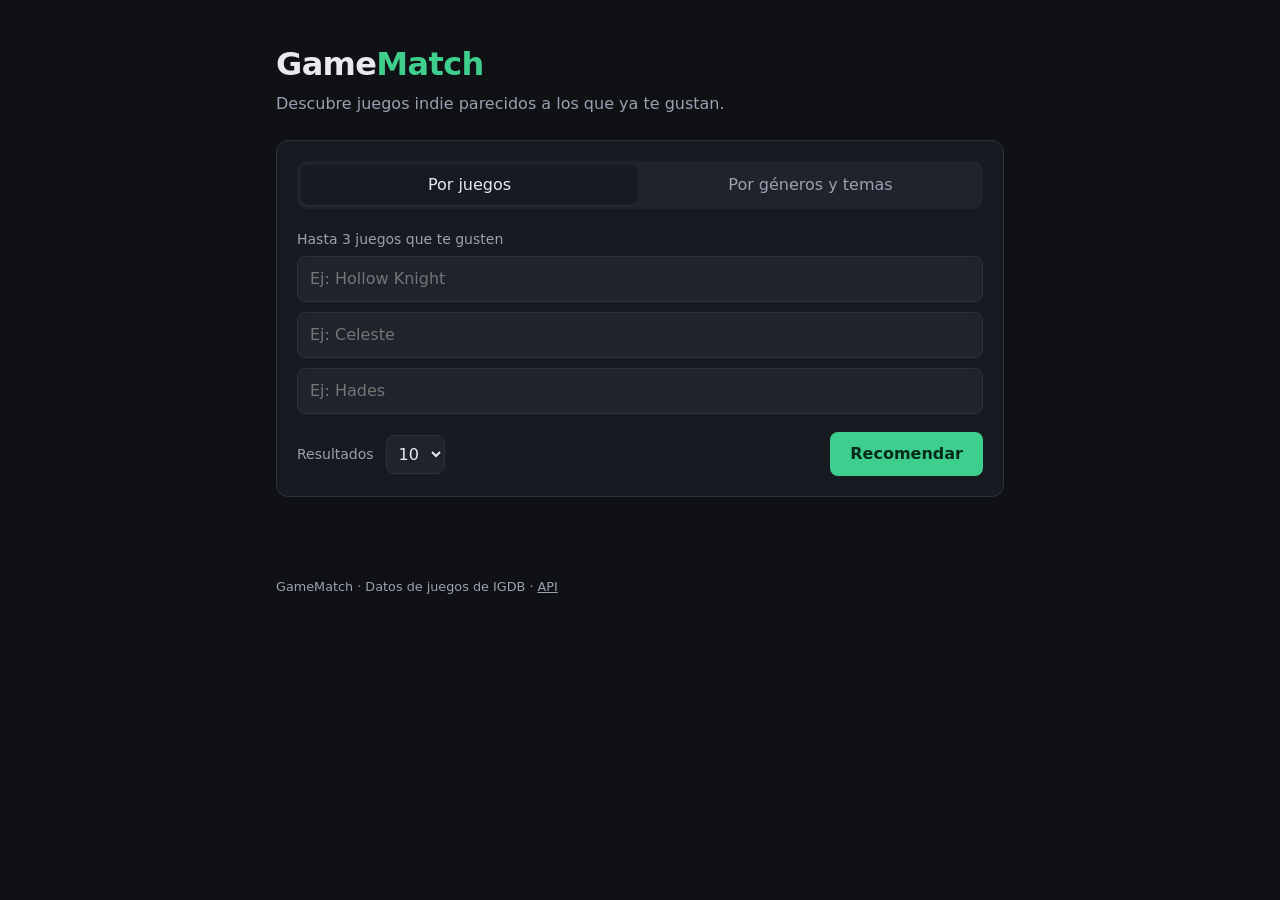
==== backend/app/static/index.html @ 1168160c "Agrega página web mínima para probar el modelo desde el navegador Sirve backend/app/static/index.htm" ====
<!doctype html>
<html lang="es">
<head>
  <meta charset="utf-8">
  <meta name="viewport" content="width=device-width, initial-scale=1">
  <title>GameMatch</title>
  <style>
    :root {
      --bg: #0f1115;
      --panel: #171a21;
      --panel-2: #1f232c;
      --border: #2c313c;
      --text: #e8eaf0;
      --muted: #9aa1b0;
      --accent: #3ecf8e;
      --accent-ink: #062b1b;
      --danger: #ff6b6b;
      --radius: 12px;
    }
    * { box-sizing: border-box; }
    body {
      margin: 0;
      background: var(--bg);
      color: var(--text);
      font: 16px/1.5 system-ui, -apple-system, "Segoe UI", Roboto, sans-serif;
    }
    header, main, footer { max-width: 760px; margin: 0 auto; padding: 0 16px; }
    header { padding-top: 40px; }
    h1 { margin: 0; font-size: 2rem; letter-spacing: -0.02em; }
    h1 span { color: var(--accent); }
    .lead { color: var(--muted); margin: 4px 0 24px; }

    .panel {
      background: var(--panel);
      border: 1px solid var(--border);
      border-radius: var(--radius);
      padding: 20px;
    }
    .tabs { display: flex; gap: 4px; background: var(--panel-2); padding: 4px; border-radius: 10px; margin-bottom: 20px; }
    .tabs button {
      flex: 1; border: 0; background: transparent; color: var(--muted);
      padding: 8px 12px; border-radius: 8px; font: inherit; cursor: pointer;
    }
    .tabs button[aria-selected="true"] { background: var(--panel); color: var(--text); box-shadow: 0 1px 0 var(--border); }

    label { display: block; font-size: 0.875rem; color: var(--muted); margin-bottom: 6px; }
    input[type="text"] {
      width: 100%; padding: 10px 12px; margin-bottom: 10px;
      background: var(--panel-2); color: var(--text);
      border: 1px solid var(--border); border-radius: 8px; font: inherit;
    }
    input[type="text"]:focus { outline: 2px solid var(--accent); outline-offset: -1px; }

    .chips { display: flex; flex-wrap: wrap; gap: 6px; margin: 4px 0 12px; }
    .chip {
      border: 1px solid var(--border); background: var(--panel-2); color: var(--text);
      padding: 4px 10px; border-radius: 999px; font-size: 0.85rem; cursor: pointer;
    }
    .chip[aria-pressed="true"] { background: var(--accent); color: var(--accent-ink); border-color: var(--accent); }

    .row { display: flex; gap: 12px; align-items: center; flex-wrap: wrap; margin-top: 8px; }
    .row label { margin: 0; }
    select {
      background: var(--panel-2); color: var(--text); border: 1px solid var(--border);
      border-radius: 8px; padding: 8px; font: inherit;
    }
    .primary {
      margin-left: auto; border: 0; border-radius: 8px; padding: 10px 20px;
      background: var(--accent); color: var(--accent-ink); font: inherit; font-weight: 600; cursor: pointer;
    }
    .primary:disabled { opacity: 0.6; cursor: wait; }

    .status { min-height: 1.5em; margin: 16px 0 8px; color: var(--muted); }
    .status.error { color: var(--danger); }

    .results { list-style: none; padding: 0; margin: 0; display: grid; gap: 10px; }
    .card {
      display: grid; grid-template-columns: 2rem 1fr auto; gap: 12px; align-items: center;
      background: var(--panel); border: 1px solid var(--border); border-radius: var(--radius); padding: 14px 16px;
    }
    .rank { color: var(--muted); font-variant-numeric: tabular-nums; text-align: center; }
    .title { font-weight: 600; overflow-wrap: anywhere; }
    .bar { height: 6px; background: var(--panel-2); border-radius: 999px; margin-top: 6px; overflow: hidden; }
    .bar > div { height: 100%; background: var(--accent); }
    .score { font-size: 0.8rem; color: var(--muted); }
    .votes { display: flex; gap: 6px; }
    .votes button {
      border: 1px solid var(--border); background: var(--panel-2); color: var(--text);
      border-radius: 8px; padding: 6px 10px; cursor: pointer; font: inherit;
    }
    .votes button[aria-pressed="true"] { border-color: var(--accent); background: var(--accent); color: var(--accent-ink); }

    footer { color: var(--muted); font-size: 0.8rem; padding-top: 32px; padding-bottom: 32px; }
    footer a { color: inherit; }
    [hidden] { display: none !important; }

    @media (max-width: 520px) {
      .card { grid-template-columns: 1fr auto; }
      .rank { display: none; }
      .primary { margin-left: 0; width: 100%; }
    }
  </style>
</head>
<body>
  <header>
    <h1>Game<span>Match</span></h1>
    <p class="lead">Descubre juegos indie parecidos a los que ya te gustan.</p>
  </header>

  <main>
    <form class="panel" id="form">
      <div class="tabs" role="tablist">
        <button type="button" role="tab" aria-selected="true" data-mode="games">Por juegos</button>
        <button type="button" role="tab" aria-selected="false" data-mode="tags">Por géneros y temas</button>
      </div>

      <section id="mode-games">
        <label for="game-1">Hasta 3 juegos que te gusten</label>
        <input type="text" id="game-1" list="titles" placeholder="Ej: Hollow Knight" autocomplete="off">
        <input type="text" id="game-2" list="titles" placeholder="Ej: Celeste" autocomplete="off">
        <input type="text" id="game-3" list="titles" placeholder="Ej: Hades" autocomplete="off">
        <datalist id="titles"></datalist>
      </section>

      <section id="mode-tags" hidden>
        <label for="tags">Géneros, temas o mecánicas (separados por coma)</label>
        <input type="text" id="tags" placeholder="Ej: roguelike, horror, puzzle" autocomplete="off">
        <div class="chips" id="tag-chips"></div>
      </section>

      <div class="row">
        <label for="limit">Resultados</label>
        <select id="limit">
          <option>5</option>
          <option selected>10</option>
          <option>20</option>
        </select>
        <button class="primary" type="submit" id="submit">Recomendar</button>
      </div>
    </form>

    <p class="status" id="status" role="status"></p>
    <ol class="results" id="results"></ol>
  </main>

  <footer>
    <span id="engine">GameMatch</span> · Datos de juegos de IGDB ·
    <a href="/docs">API</a>
  </footer>

  <template id="card-tpl">
    <li class="card">
      <span class="rank"></span>
      <div>
        <div class="title"></div>
        <div class="bar"><div></div></div>
        <span class="score"></span>
      </div>
      <div class="votes">
        <button type="button" data-vote="1" aria-pressed="false" title="Me interesa">👍</button>
        <button type="button" data-vote="-1" aria-pressed="false" title="No me interesa">👎</button>
      </div>
    </li>
  </template>

  <script>
    const $ = (id) => document.getElementById(id);
    let mode = "games";

    // Id anónimo para /feedback; si el navegador no deja guardar, se usa uno por sesión.
    function anonymousId() {
      const fresh = () => Math.random().toString(36).slice(2, 12);
      try {
        let id = localStorage.getItem("gamematch-uid");
        if (!id) {
          id = fresh();
          localStorage.setItem("gamematch-uid", id);
        }
        return id;
      } catch {
        return fresh();
      }
    }
    const userId = anonymousId();

    function setStatus(text, isError = false) {
      $("status").textContent = text;
      $("status").classList.toggle("error", isError);
    }

    // Pestañas: juegos o tags
    document.querySelectorAll("[role=tab]").forEach((tab) => {
      tab.addEventListener("click", () => {
        mode = tab.dataset.mode;
        document.querySelectorAll("[role=tab]").forEach((t) => t.setAttribute("aria-selected", String(t === tab)));
        $("mode-games").hidden = mode !== "games";
        $("mode-tags").hidden = mode !== "tags";
      });
    });

    // Catálogo para autocompletar títulos y sugerir los tags más comunes (/games pagina de a 500)
    async function loadCatalog() {
      const titles = [];
      const tagCount = new Map();
      for (let offset = 0; ; offset += 500) {
        const resp = await fetch(`/games?limit=500&offset=${offset}`);
        if (!resp.ok) break;
        const page = await resp.json();
        for (const game of page) {
          titles.push(game.title);
          for (const tag of game.tags) tagCount.set(tag, (tagCount.get(tag) || 0) + 1);
        }
        if (page.length < 500) break;
      }
      const list = $("titles");
      for (const title of titles) {
        const opt = document.createElement("option");
        opt.value = title;
        list.appendChild(opt);
      }
      const top = [...tagCount.entries()].sort((a, b) => b[1] - a[1]).slice(0, 14).map(([t]) => t);
      for (const tag of top) {
        const chip = document.createElement("button");
        chip.type = "button";
        chip.className = "chip";
        chip.textContent = tag;
        chip.setAttribute("aria-pressed", "false");
        chip.addEventListener("click", () => toggleTag(tag, chip));
        $("tag-chips").appendChild(chip);
      }
    }

    function currentTags() {
      return $("tags").value.split(",").map((t) => t.trim()).filter(Boolean);
    }

    function toggleTag(tag, chip) {
      const tags = currentTags();
      const i = tags.findIndex((t) => t.toLowerCase() === tag.toLowerCase());
      if (i >= 0) tags.splice(i, 1);
      else tags.push(tag);
      $("tags").value = tags.join(", ");
      chip.setAttribute("aria-pressed", String(i < 0));
    }

    async function loadEngine() {
      try {
        const stats = await (await fetch("/stats")).json();
        const engine = stats.recommender === "ml" ? "modelo de ML" : "similitud de tags";
        $("engine").textContent = `GameMatch · ${stats.catalog_size} juegos · ${engine}`;
      } catch {
        // El pie de página es informativo: si /stats falla, se deja el texto por defecto.
      }
    }

    function renderResults(items) {
      const list = $("results");
      list.replaceChildren();
      const best = Math.max(...items.map((r) => r.score), 0.001);
      items.forEach((rec, i) => {
        const card = $("card-tpl").content.firstElementChild.cloneNode(true);
        card.querySelector(".rank").textContent = i + 1;
        card.querySelector(".title").textContent = rec.title;
        card.querySelector(".bar > div").style.width = `${Math.round((rec.score / best) * 100)}%`;
        card.querySelector(".score").textContent = `Similitud ${rec.score.toFixed(3)}`;
        card.querySelectorAll("[data-vote]").forEach((btn) => {
          btn.addEventListener("click", () => sendVote(rec.title, Number(btn.dataset.vote), card));
        });
        list.appendChild(card);
      });
    }

    async function sendVote(game, vote, card) {
      const resp = await fetch("/feedback", {
        method: "POST",
        headers: { "Content-Type": "application/json" },
        body: JSON.stringify({ user_id: userId, game, vote }),
      });
      if (!resp.ok) {
        setStatus("No se pudo guardar tu voto.", true);
        return;
      }
      card.querySelectorAll("[data-vote]").forEach((b) => b.setAttribute("aria-pressed", String(Number(b.dataset.vote) === vote)));
    }

    $("form").addEventListener("submit", async (event) => {
      event.preventDefault();
      const body = {
        liked_games: mode === "games" ? ["game-1", "game-2", "game-3"].map((id) => $(id).value.trim()).filter(Boolean) : [],
        tags: mode === "tags" ? currentTags() : [],
        limit: Number($("limit").value),
      };
      if (!body.liked_games.length && !body.tags.length) {
        setStatus(mode === "games" ? "Escribe al menos un juego." : "Escribe al menos un género o tema.", true);
        return;
      }
      $("submit").disabled = true;
      setStatus("Buscando…");
      try {
        const resp = await fetch("/recommendations", {
          method: "POST",
          headers: { "Content-Type": "application/json" },
          body: JSON.stringify(body),
        });
        const data = await resp.json();
        if (!resp.ok) {
          $("results").replaceChildren();
          setStatus(resp.status === 400 ? "No reconocimos esos juegos o tags. Prueba con otros." : "Algo salió mal al recomendar.", true);
          return;
        }
        renderResults(data);
        setStatus(data.length ? `${data.length} recomendaciones` : "No encontramos juegos parecidos.");
      } catch {
        setStatus("No se pudo conectar con la API.", true);
      } finally {
        $("submit").disabled = false;
      }
    });

    loadCatalog();
    loadEngine();
  </script>
</body>
</html>
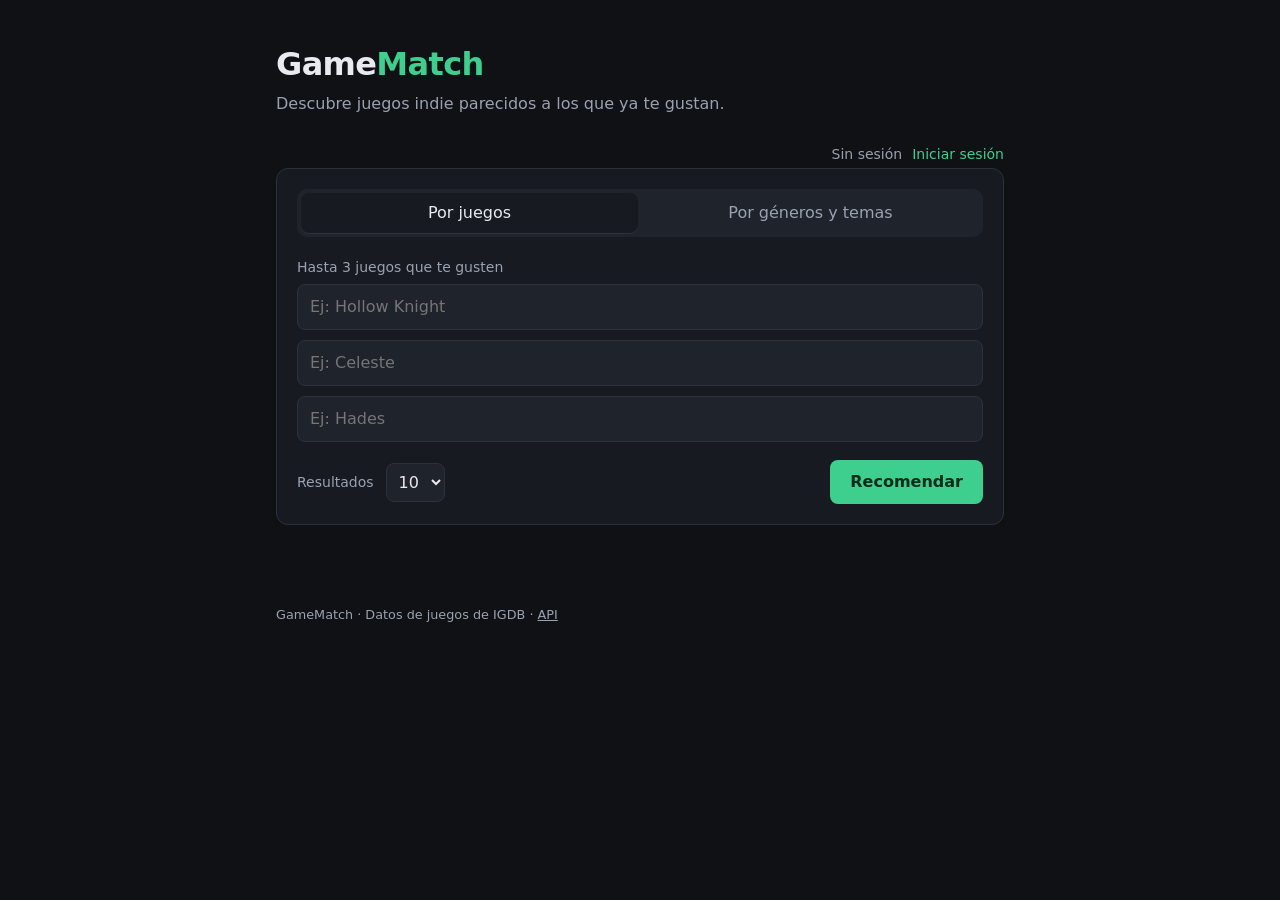
==== commit b150f938: "Agrega login a la página y elimina el id persistente Votar exige sesión, y el token vive solo en mem" ====
--- a/backend/app/static/index.html
+++ b/backend/app/static/index.html
@@ -44,12 +44,12 @@
     .tabs button[aria-selected="true"] { background: var(--panel); color: var(--text); box-shadow: 0 1px 0 var(--border); }
 
     label { display: block; font-size: 0.875rem; color: var(--muted); margin-bottom: 6px; }
-    input[type="text"] {
+    input[type="text"], input[type="password"] {
       width: 100%; padding: 10px 12px; margin-bottom: 10px;
       background: var(--panel-2); color: var(--text);
       border: 1px solid var(--border); border-radius: 8px; font: inherit;
     }
-    input[type="text"]:focus { outline: 2px solid var(--accent); outline-offset: -1px; }
+    input[type="text"]:focus, input[type="password"]:focus { outline: 2px solid var(--accent); outline-offset: -1px; }
 
     .chips { display: flex; flex-wrap: wrap; gap: 6px; margin: 4px 0 12px; }
     .chip {
@@ -90,6 +90,24 @@
     }
     .votes button[aria-pressed="true"] { border-color: var(--accent); background: var(--accent); color: var(--accent-ink); }
 
+    .session { display: flex; gap: 10px; align-items: center; justify-content: flex-end; min-height: 2em; color: var(--muted); font-size: 0.875rem; }
+    .link { border: 0; background: none; color: var(--accent); font: inherit; cursor: pointer; padding: 0; }
+    dialog {
+      width: min(380px, calc(100vw - 32px)); padding: 20px;
+      background: var(--panel); color: var(--text);
+      border: 1px solid var(--border); border-radius: var(--radius);
+    }
+    dialog::backdrop { background: rgba(0, 0, 0, 0.6); }
+    dialog h2 { margin: 0 0 4px; font-size: 1.15rem; }
+    dialog .hint { color: var(--muted); font-size: 0.85rem; margin: 0 0 14px; }
+    dialog .actions { display: flex; gap: 8px; margin-top: 6px; }
+    dialog .actions .primary { margin-left: 0; flex: 1; }
+    .secondary {
+      flex: 1; border: 1px solid var(--border); border-radius: 8px; padding: 10px 12px;
+      background: var(--panel-2); color: var(--text); font: inherit; cursor: pointer;
+    }
+    .dialog-error { min-height: 1.4em; margin: 10px 0 0; color: var(--danger); font-size: 0.85rem; }
+
     footer { color: var(--muted); font-size: 0.8rem; padding-top: 32px; padding-bottom: 32px; }
     footer a { color: inherit; }
     [hidden] { display: none !important; }
@@ -105,6 +123,10 @@
   <header>
     <h1>Game<span>Match</span></h1>
     <p class="lead">Descubre juegos indie parecidos a los que ya te gustan.</p>
+    <div class="session">
+      <span id="session-label">Sin sesión</span>
+      <button type="button" class="link" id="session-button">Iniciar sesión</button>
+    </div>
   </header>
 
   <main>
@@ -147,6 +169,23 @@
     <span id="engine">GameMatch</span> · Datos de juegos de IGDB ·
     <a href="/docs">API</a>
   </footer>
+
+  <dialog id="session-dialog" aria-labelledby="session-title">
+    <form id="session-form">
+      <h2 id="session-title">Tu cuenta</h2>
+      <p class="hint" id="session-hint">Solo necesitas un alias y una contraseña.</p>
+      <label for="session-alias">Alias (no uses tu nombre real)</label>
+      <input type="text" id="session-alias" autocomplete="username" required>
+      <label for="session-password">Contraseña (de 12 a 128 caracteres)</label>
+      <input type="password" id="session-password" autocomplete="current-password" required>
+      <div class="actions">
+        <button class="primary" type="submit" value="login">Entrar</button>
+        <button class="secondary" type="submit" value="register">Crear cuenta</button>
+      </div>
+      <p class="dialog-error" id="session-error" role="alert"></p>
+      <button type="button" class="link" id="session-cancel">Cancelar</button>
+    </form>
+  </dialog>
 
   <template id="card-tpl">
     <li class="card">
@@ -167,26 +206,91 @@
     const $ = (id) => document.getElementById(id);
     let mode = "games";
 
-    // Id anónimo para /feedback; si el navegador no deja guardar, se usa uno por sesión.
-    function anonymousId() {
-      const fresh = () => Math.random().toString(36).slice(2, 12);
-      try {
-        let id = localStorage.getItem("gamematch-uid");
-        if (!id) {
-          id = fresh();
-          localStorage.setItem("gamematch-uid", id);
-        }
-        return id;
-      } catch {
-        return fresh();
-      }
-    }
-    const userId = anonymousId();
+    // El token vive solo en esta variable: no se guarda en el navegador y recargar cierra la sesión.
+    let token = null;
+    let pendingVote = null;
 
     function setStatus(text, isError = false) {
       $("status").textContent = text;
       $("status").classList.toggle("error", isError);
     }
+
+    function showSession(alias) {
+      $("session-label").textContent = alias ? `Sesión: ${alias}` : "Sin sesión";
+      $("session-button").textContent = alias ? "Salir" : "Iniciar sesión";
+    }
+
+    function logout() {
+      token = null;
+      showSession(null);
+    }
+
+    function openSessionDialog(hint) {
+      $("session-hint").textContent = hint;
+      $("session-error").textContent = "";
+      $("session-dialog").showModal();
+    }
+
+    async function postJson(path, body) {
+      return fetch(path, {
+        method: "POST",
+        headers: { "Content-Type": "application/json" },
+        body: JSON.stringify(body),
+      });
+    }
+
+    async function login(alias, password) {
+      const resp = await postJson("/auth/login", { alias, password });
+      if (!resp.ok) {
+        throw new Error(resp.status === 503 ? "El servicio de cuentas no está disponible." : "Alias o contraseña incorrectos.");
+      }
+      token = (await resp.json()).access_token;
+      showSession(alias);
+    }
+
+    async function register(alias, password) {
+      const resp = await postJson("/auth/register", { alias, password });
+      if (resp.status === 409) throw new Error("Ese alias no está disponible.");
+      if (resp.status === 422) {
+        throw new Error("Usa un alias de 3 a 30 letras, números, - o _, y una contraseña de 12 a 128 caracteres.");
+      }
+      if (!resp.ok) throw new Error("No se pudo crear la cuenta.");
+      await login(alias, password);
+    }
+
+    $("session-button").addEventListener("click", () => {
+      if (token) logout();
+      else openSessionDialog("Solo necesitas un alias y una contraseña.");
+    });
+
+    $("session-cancel").addEventListener("click", () => {
+      pendingVote = null;
+      $("session-dialog").close();
+    });
+
+    // Cerrar con Esc también descarta el voto: no debe enviarse en un login posterior.
+    $("session-dialog").addEventListener("cancel", () => {
+      pendingVote = null;
+    });
+
+    $("session-form").addEventListener("submit", async (event) => {
+      event.preventDefault();
+      const alias = $("session-alias").value.trim();
+      const password = $("session-password").value;
+      try {
+        await (event.submitter.value === "register" ? register(alias, password) : login(alias, password));
+      } catch (error) {
+        $("session-error").textContent = error.message;
+        return;
+      }
+      $("session-password").value = "";
+      $("session-dialog").close();
+      if (pendingVote) {
+        const { game, vote, card } = pendingVote;
+        pendingVote = null;
+        sendVote(game, vote, card);
+      }
+    });
 
     // Pestañas: juegos o tags
     document.querySelectorAll("[role=tab]").forEach((tab) => {
@@ -271,13 +375,24 @@
     }
 
     async function sendVote(game, vote, card) {
+      if (!token) {
+        pendingVote = { game, vote, card };
+        openSessionDialog("Inicia sesión o crea una cuenta para votar.");
+        return;
+      }
       const resp = await fetch("/feedback", {
         method: "POST",
-        headers: { "Content-Type": "application/json" },
-        body: JSON.stringify({ user_id: userId, game, vote }),
+        headers: { "Content-Type": "application/json", Authorization: `Bearer ${token}` },
+        body: JSON.stringify({ game, vote }),
       });
+      if (resp.status === 401) {
+        logout();
+        pendingVote = { game, vote, card };
+        openSessionDialog("Tu sesión venció. Vuelve a entrar para votar.");
+        return;
+      }
       if (!resp.ok) {
-        setStatus("No se pudo guardar tu voto.", true);
+        setStatus(resp.status === 403 ? "Tu cuenta no tiene permiso para votar." : "No se pudo guardar tu voto.", true);
         return;
       }
       card.querySelectorAll("[data-vote]").forEach((b) => b.setAttribute("aria-pressed", String(Number(b.dataset.vote) === vote)));
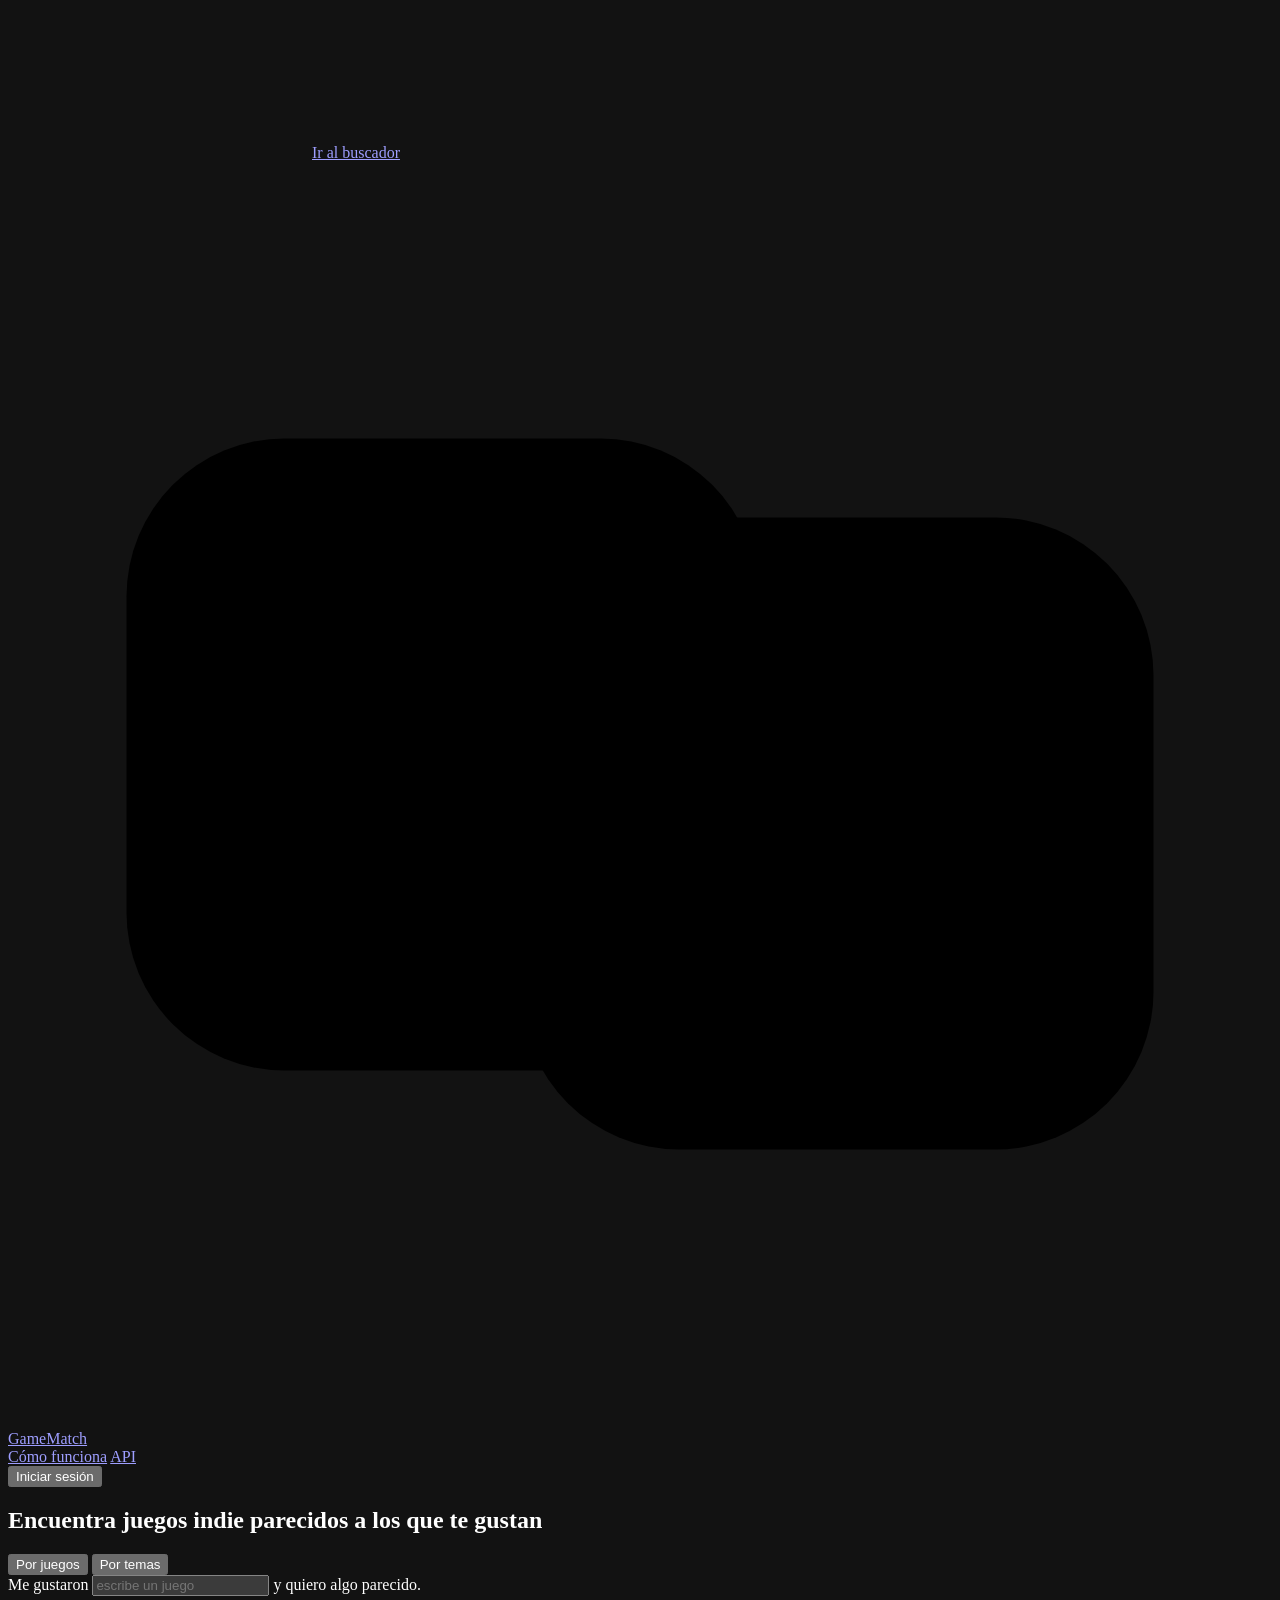
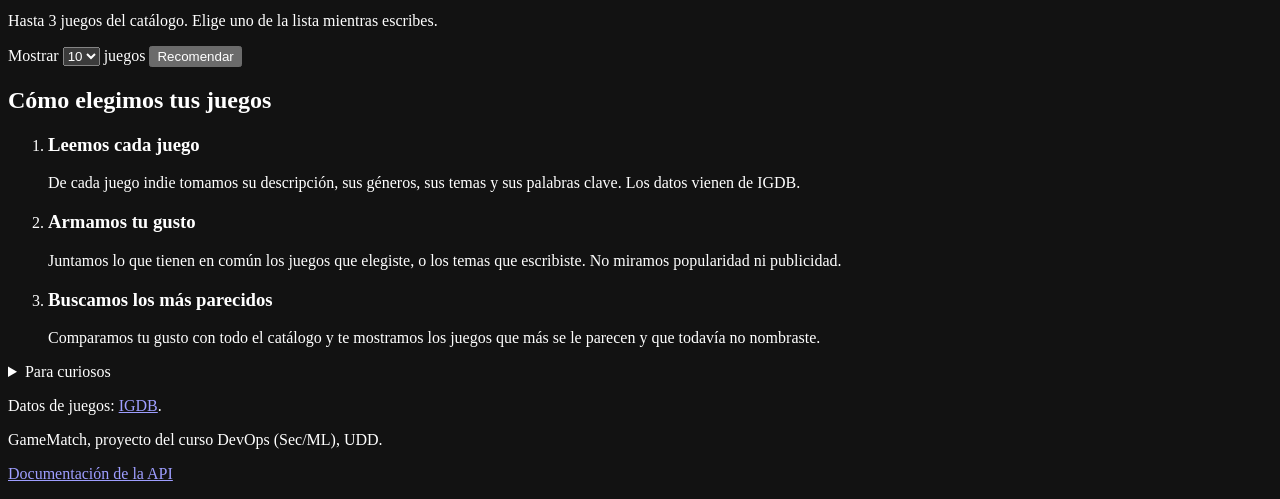
==== commit 3a437511: "Rediseña la página con portadas, precios y escala de parecido La página pasa a una frase-buscador ("" ====
--- a/backend/app/static/index.html
+++ b/backend/app/static/index.html
@@ -3,437 +3,259 @@
 <head>
   <meta charset="utf-8">
   <meta name="viewport" content="width=device-width, initial-scale=1">
-  <title>GameMatch</title>
-  <style>
-    :root {
-      --bg: #0f1115;
-      --panel: #171a21;
-      --panel-2: #1f232c;
-      --border: #2c313c;
-      --text: #e8eaf0;
-      --muted: #9aa1b0;
-      --accent: #3ecf8e;
-      --accent-ink: #062b1b;
-      --danger: #ff6b6b;
-      --radius: 12px;
+  <meta name="color-scheme" content="dark">
+  <meta name="theme-color" content="#16121b">
+  <meta name="description" content="GameMatch recomienda juegos indie parecidos a los que ya te gustan, con datos de IGDB.">
+  <title>GameMatch: juegos indie parecidos a los que te gustan</title>
+  <link rel="preload" href="/static/fonts/anybody-latin.woff2" as="font" type="font/woff2" crossorigin>
+  <link rel="preload" href="/static/fonts/atkinson-hyperlegible-next-latin.woff2" as="font" type="font/woff2" crossorigin>
+  <link rel="stylesheet" href="/static/app.css">
+  <script>
+    // El titular entra animado (hero.js). Se oculta antes del primer pintado, salvo que la persona
+    // pida menos movimiento; si la animación no llega a cargar, a los 3 s se muestra igual.
+    if (!matchMedia("(prefers-reduced-motion: reduce)").matches) {
+      document.documentElement.classList.add("enter");
+      setTimeout(() => document.documentElement.classList.remove("enter"), 3000);
     }
-    * { box-sizing: border-box; }
-    body {
-      margin: 0;
-      background: var(--bg);
-      color: var(--text);
-      font: 16px/1.5 system-ui, -apple-system, "Segoe UI", Roboto, sans-serif;
-    }
-    header, main, footer { max-width: 760px; margin: 0 auto; padding: 0 16px; }
-    header { padding-top: 40px; }
-    h1 { margin: 0; font-size: 2rem; letter-spacing: -0.02em; }
-    h1 span { color: var(--accent); }
-    .lead { color: var(--muted); margin: 4px 0 24px; }
-
-    .panel {
-      background: var(--panel);
-      border: 1px solid var(--border);
-      border-radius: var(--radius);
-      padding: 20px;
-    }
-    .tabs { display: flex; gap: 4px; background: var(--panel-2); padding: 4px; border-radius: 10px; margin-bottom: 20px; }
-    .tabs button {
-      flex: 1; border: 0; background: transparent; color: var(--muted);
-      padding: 8px 12px; border-radius: 8px; font: inherit; cursor: pointer;
-    }
-    .tabs button[aria-selected="true"] { background: var(--panel); color: var(--text); box-shadow: 0 1px 0 var(--border); }
-
-    label { display: block; font-size: 0.875rem; color: var(--muted); margin-bottom: 6px; }
-    input[type="text"], input[type="password"] {
-      width: 100%; padding: 10px 12px; margin-bottom: 10px;
-      background: var(--panel-2); color: var(--text);
-      border: 1px solid var(--border); border-radius: 8px; font: inherit;
-    }
-    input[type="text"]:focus, input[type="password"]:focus { outline: 2px solid var(--accent); outline-offset: -1px; }
-
-    .chips { display: flex; flex-wrap: wrap; gap: 6px; margin: 4px 0 12px; }
-    .chip {
-      border: 1px solid var(--border); background: var(--panel-2); color: var(--text);
-      padding: 4px 10px; border-radius: 999px; font-size: 0.85rem; cursor: pointer;
-    }
-    .chip[aria-pressed="true"] { background: var(--accent); color: var(--accent-ink); border-color: var(--accent); }
-
-    .row { display: flex; gap: 12px; align-items: center; flex-wrap: wrap; margin-top: 8px; }
-    .row label { margin: 0; }
-    select {
-      background: var(--panel-2); color: var(--text); border: 1px solid var(--border);
-      border-radius: 8px; padding: 8px; font: inherit;
-    }
-    .primary {
-      margin-left: auto; border: 0; border-radius: 8px; padding: 10px 20px;
-      background: var(--accent); color: var(--accent-ink); font: inherit; font-weight: 600; cursor: pointer;
-    }
-    .primary:disabled { opacity: 0.6; cursor: wait; }
-
-    .status { min-height: 1.5em; margin: 16px 0 8px; color: var(--muted); }
-    .status.error { color: var(--danger); }
-
-    .results { list-style: none; padding: 0; margin: 0; display: grid; gap: 10px; }
-    .card {
-      display: grid; grid-template-columns: 2rem 1fr auto; gap: 12px; align-items: center;
-      background: var(--panel); border: 1px solid var(--border); border-radius: var(--radius); padding: 14px 16px;
-    }
-    .rank { color: var(--muted); font-variant-numeric: tabular-nums; text-align: center; }
-    .title { font-weight: 600; overflow-wrap: anywhere; }
-    .bar { height: 6px; background: var(--panel-2); border-radius: 999px; margin-top: 6px; overflow: hidden; }
-    .bar > div { height: 100%; background: var(--accent); }
-    .score { font-size: 0.8rem; color: var(--muted); }
-    .votes { display: flex; gap: 6px; }
-    .votes button {
-      border: 1px solid var(--border); background: var(--panel-2); color: var(--text);
-      border-radius: 8px; padding: 6px 10px; cursor: pointer; font: inherit;
-    }
-    .votes button[aria-pressed="true"] { border-color: var(--accent); background: var(--accent); color: var(--accent-ink); }
-
-    .session { display: flex; gap: 10px; align-items: center; justify-content: flex-end; min-height: 2em; color: var(--muted); font-size: 0.875rem; }
-    .link { border: 0; background: none; color: var(--accent); font: inherit; cursor: pointer; padding: 0; }
-    dialog {
-      width: min(380px, calc(100vw - 32px)); padding: 20px;
-      background: var(--panel); color: var(--text);
-      border: 1px solid var(--border); border-radius: var(--radius);
-    }
-    dialog::backdrop { background: rgba(0, 0, 0, 0.6); }
-    dialog h2 { margin: 0 0 4px; font-size: 1.15rem; }
-    dialog .hint { color: var(--muted); font-size: 0.85rem; margin: 0 0 14px; }
-    dialog .actions { display: flex; gap: 8px; margin-top: 6px; }
-    dialog .actions .primary { margin-left: 0; flex: 1; }
-    .secondary {
-      flex: 1; border: 1px solid var(--border); border-radius: 8px; padding: 10px 12px;
-      background: var(--panel-2); color: var(--text); font: inherit; cursor: pointer;
-    }
-    .dialog-error { min-height: 1.4em; margin: 10px 0 0; color: var(--danger); font-size: 0.85rem; }
-
-    footer { color: var(--muted); font-size: 0.8rem; padding-top: 32px; padding-bottom: 32px; }
-    footer a { color: inherit; }
-    [hidden] { display: none !important; }
-
-    @media (max-width: 520px) {
-      .card { grid-template-columns: 1fr auto; }
-      .rank { display: none; }
-      .primary { margin-left: 0; width: 100%; }
-    }
-  </style>
+  </script>
+  <link rel="icon" href="data:image/svg+xml,%3Csvg xmlns='http://www.w3.org/2000/svg' viewBox='0 0 32 32'%3E%3Crect x='3' y='7' width='16' height='16' rx='4' fill='%23f5a524'/%3E%3Crect x='13' y='9' width='16' height='16' rx='4' fill='none' stroke='%23f2eae0' stroke-width='3'/%3E%3C/svg%3E">
 </head>
 <body>
-  <header>
-    <h1>Game<span>Match</span></h1>
-    <p class="lead">Descubre juegos indie parecidos a los que ya te gustan.</p>
-    <div class="session">
-      <span id="session-label">Sin sesión</span>
-      <button type="button" class="link" id="session-button">Iniciar sesión</button>
+  <svg class="sprite" aria-hidden="true" focusable="false">
+    <symbol id="i-up" viewBox="0 0 24 24"><path d="M7 10v12"/><path d="M15 5.88 14 10h5.83a2 2 0 0 1 1.92 2.56l-2.33 8A2 2 0 0 1 17.5 22H4a2 2 0 0 1-2-2v-8a2 2 0 0 1 2-2h2.76a2 2 0 0 0 1.79-1.11L12 2a3.13 3.13 0 0 1 3 3.88Z"/></symbol>
+    <symbol id="i-down" viewBox="0 0 24 24"><path d="M17 14V2"/><path d="M9 18.12 10 14H4.17a2 2 0 0 1-1.92-2.56l2.33-8A2 2 0 0 1 6.5 2H20a2 2 0 0 1 2 2v8a2 2 0 0 1-2 2h-2.76a2 2 0 0 0-1.79 1.11L12 22a3.13 3.13 0 0 1-3-3.88Z"/></symbol>
+    <symbol id="i-x" viewBox="0 0 24 24"><path d="M18 6 6 18"/><path d="m6 6 12 12"/></symbol>
+    <symbol id="i-retry" viewBox="0 0 24 24"><path d="M3 12a9 9 0 0 1 15.5-6.2L21 8"/><path d="M21 3v5h-5"/><path d="M21 12a9 9 0 0 1-15.5 6.2L3 16"/><path d="M3 21v-5h5"/></symbol>
+  </svg>
+
+  <a class="skip" href="#finder">Ir al buscador</a>
+
+  <header class="topbar">
+    <div class="wrap topbar-inner">
+      <a class="brand" href="/" aria-label="GameMatch, inicio">
+        <svg class="brand-mark" viewBox="0 0 32 32" aria-hidden="true">
+          <rect x="3" y="7" width="16" height="16" rx="4" class="brand-fill"/>
+          <rect x="13" y="9" width="16" height="16" rx="4" class="brand-line"/>
+        </svg>
+        <span translate="no">GameMatch</span>
+      </a>
+      <nav class="topnav" aria-label="Principal">
+        <a href="#como-funciona">Cómo funciona</a>
+        <a href="/docs">API</a>
+      </nav>
+      <div class="session">
+        <span class="session-alias" id="session-label" hidden></span>
+        <button type="button" class="btn btn-quiet" id="session-button">Iniciar sesión</button>
+      </div>
     </div>
   </header>
 
   <main>
-    <form class="panel" id="form">
-      <div class="tabs" role="tablist">
-        <button type="button" role="tab" aria-selected="true" data-mode="games">Por juegos</button>
-        <button type="button" role="tab" aria-selected="false" data-mode="tags">Por géneros y temas</button>
-      </div>
-
-      <section id="mode-games">
-        <label for="game-1">Hasta 3 juegos que te gusten</label>
-        <input type="text" id="game-1" list="titles" placeholder="Ej: Hollow Knight" autocomplete="off">
-        <input type="text" id="game-2" list="titles" placeholder="Ej: Celeste" autocomplete="off">
-        <input type="text" id="game-3" list="titles" placeholder="Ej: Hades" autocomplete="off">
-        <datalist id="titles"></datalist>
-      </section>
-
-      <section id="mode-tags" hidden>
-        <label for="tags">Géneros, temas o mecánicas (separados por coma)</label>
-        <input type="text" id="tags" placeholder="Ej: roguelike, horror, puzzle" autocomplete="off">
-        <div class="chips" id="tag-chips"></div>
-      </section>
-
-      <div class="row">
-        <label for="limit">Resultados</label>
-        <select id="limit">
-          <option>5</option>
-          <option selected>10</option>
-          <option>20</option>
-        </select>
-        <button class="primary" type="submit" id="submit">Recomendar</button>
-      </div>
-    </form>
-
-    <p class="status" id="status" role="status"></p>
-    <ol class="results" id="results"></ol>
+    <div class="hero">
+      <div class="hero-bg" id="hero-bg" aria-hidden="true"><div class="hero-rows" id="hero-rows"></div></div>
+    <section class="finder wrap" id="finder" aria-labelledby="finder-title">
+      <h1 class="visually-hidden" id="finder-title">Encuentra juegos indie parecidos a los que te gustan</h1>
+
+      <form id="form" novalidate>
+        <div class="mode-switch" role="tablist" aria-label="Buscar por">
+          <button type="button" role="tab" id="tab-games" aria-selected="true" aria-controls="mode-games" data-mode="games">Por juegos</button>
+          <button type="button" role="tab" id="tab-tags" aria-selected="false" aria-controls="mode-tags" data-mode="tags" tabindex="-1">Por temas</button>
+        </div>
+
+        <div id="mode-games" role="tabpanel" aria-labelledby="tab-games">
+          <div class="sentence">
+            <span class="sentence-word" id="games-lead">Me gustaron</span>
+            <span class="slot" id="games-slot">
+              <span class="combo">
+                <input type="text" id="games-input" name="game" class="slot-input" role="combobox"
+                       aria-autocomplete="list" aria-expanded="false" aria-controls="games-list"
+                       aria-labelledby="games-lead" aria-describedby="games-help games-hint"
+                       autocomplete="off" spellcheck="false" placeholder="escribe un juego">
+                <ul class="options" id="games-list" role="listbox" aria-label="Juegos del catálogo" hidden></ul>
+              </span>
+            </span>
+            <span class="sentence-word">y quiero algo parecido.</span>
+          </div>
+          <p class="help" id="games-help">Hasta 3 juegos del catálogo. Elige uno de la lista mientras escribes.</p>
+          <p class="hint" id="games-hint" role="status"></p>
+          <div class="suggestions" id="games-suggestions" aria-label="Juegos para probar"></div>
+        </div>
+
+        <div id="mode-tags" role="tabpanel" aria-labelledby="tab-tags" hidden>
+          <div class="sentence">
+            <span class="sentence-word" id="tags-lead">Busco un indie con</span>
+            <span class="slot" id="tags-slot">
+              <span class="combo">
+                <input type="text" id="tags-input" name="topic" class="slot-input" role="combobox"
+                       aria-autocomplete="list" aria-expanded="false" aria-controls="tags-list"
+                       aria-labelledby="tags-lead" aria-describedby="tags-help tags-hint"
+                       autocomplete="off" spellcheck="false" placeholder="un tema">
+                <ul class="options" id="tags-list" role="listbox" aria-label="Géneros y temas" hidden></ul>
+              </span>
+            </span>
+          </div>
+          <p class="help" id="tags-help">Géneros y temas en español: terror, plataformas, sigilo. Las mecánicas más específicas van en inglés, como en IGDB: roguelike, metroidvania. Enter o coma para agregar.</p>
+          <p class="hint" id="tags-hint" role="status"></p>
+          <div class="suggestions" id="tags-suggestions" aria-label="Temas frecuentes"></div>
+        </div>
+
+        <div class="actions">
+          <label class="count">
+            <span>Mostrar</span>
+            <select id="limit" name="limit">
+              <option value="5">5</option>
+              <option value="10" selected>10</option>
+              <option value="20">20</option>
+            </select>
+            <span>juegos</span>
+          </label>
+          <button class="btn btn-primary" type="submit" id="submit">Recomendar</button>
+        </div>
+      </form>
+    </section>
+    </div>
+
+    <section class="results-section wrap" id="results-section" aria-labelledby="results-title" hidden>
+      <div class="results-head">
+        <h2 id="results-title">Recomendados para ti</h2>
+        <p class="results-summary" id="results-summary"></p>
+      </div>
+      <p class="status" id="status" role="status" aria-live="polite"></p>
+      <div class="notice" id="notice" role="alert" hidden>
+        <p id="notice-text"></p>
+        <div class="notice-actions" id="notice-actions"></div>
+      </div>
+      <div class="scale" id="scale" hidden>
+        <ul class="scale-levels" aria-label="Niveles de parecido">
+          <li><span class="pips" data-level="3" aria-hidden="true"><i></i><i></i><i></i></span>Muy parecido</li>
+          <li><span class="pips" data-level="2" aria-hidden="true"><i></i><i></i><i></i></span>Parecido</li>
+          <li><span class="pips" data-level="1" aria-hidden="true"><i></i><i></i><i></i></span>Algo en común</li>
+        </ul>
+        <p id="scale-note"></p>
+      </div>
+      <ol class="results" id="results" aria-labelledby="results-title"></ol>
+      <p class="votes-note" id="votes-note" hidden>
+        <svg class="icon" aria-hidden="true"><use href="#i-up"/></svg>
+        <svg class="icon" aria-hidden="true"><use href="#i-down"/></svg>
+        <span>Con los pulgares nos dices si un juego te interesa. Tu voto se guarda con un seudónimo, no con tu alias, y sirve para medir si las recomendaciones aciertan. No cambia esta lista.</span>
+      </p>
+      <p class="price-note" id="price-note" hidden></p>
+    </section>
+
+    <section class="how wrap" id="como-funciona" aria-labelledby="how-title">
+      <h2 id="how-title">Cómo elegimos tus juegos</h2>
+      <ol class="steps">
+        <li>
+          <h3>Leemos cada juego</h3>
+          <p>De cada juego indie tomamos su descripción, sus géneros, sus temas y sus palabras clave. Los datos vienen de IGDB.</p>
+        </li>
+        <li>
+          <h3>Armamos tu gusto</h3>
+          <p>Juntamos lo que tienen en común los juegos que elegiste, o los temas que escribiste. No miramos popularidad ni publicidad.</p>
+        </li>
+        <li>
+          <h3>Buscamos los más parecidos</h3>
+          <p>Comparamos tu gusto con todo el catálogo y te mostramos los juegos que más se le parecen y que todavía no nombraste.</p>
+        </li>
+      </ol>
+      <details class="curious">
+        <summary>Para curiosos</summary>
+        <div class="curious-body">
+          <p>Cada juego se convierte en un vector: el TF-IDF de su descripción más sus géneros, temas, modos y palabras clave, marcados como 0 o 1. Tu perfil es el promedio de los vectores de tus juegos, más el de los temas que escribiste.</p>
+          <p>El parecido es la similitud de Tanimoto entre tu perfil y cada juego: va de 0 a 1 y vale más mientras más comparten. Los niveles «Muy parecido», «Parecido» y «Algo en común» son cortes fijos sobre ese número.</p>
+          <p class="live-stats" id="live-stats" hidden>
+            El catálogo tiene <strong id="stat-size">–</strong> juegos indie y lo recorre <strong id="stat-engine">–</strong>.
+            <span id="stat-latency-wrap" hidden>El 95 % de las últimas búsquedas respondió en <strong id="stat-latency">–</strong> o menos (p95).</span>
+          </p>
+        </div>
+      </details>
+    </section>
   </main>
 
-  <footer>
-    <span id="engine">GameMatch</span> · Datos de juegos de IGDB ·
-    <a href="/docs">API</a>
+  <footer class="footer wrap">
+    <p>Datos de juegos: <a href="https://www.igdb.com/" rel="noopener noreferrer">IGDB</a>.</p>
+    <p>GameMatch, proyecto del curso DevOps (Sec/ML), UDD.</p>
+    <p><a href="/docs">Documentación de la API</a></p>
   </footer>
 
-  <dialog id="session-dialog" aria-labelledby="session-title">
-    <form id="session-form">
-      <h2 id="session-title">Tu cuenta</h2>
-      <p class="hint" id="session-hint">Solo necesitas un alias y una contraseña.</p>
-      <label for="session-alias">Alias (no uses tu nombre real)</label>
-      <input type="text" id="session-alias" autocomplete="username" required>
-      <label for="session-password">Contraseña (de 12 a 128 caracteres)</label>
-      <input type="password" id="session-password" autocomplete="current-password" required>
-      <div class="actions">
-        <button class="primary" type="submit" value="login">Entrar</button>
-        <button class="secondary" type="submit" value="register">Crear cuenta</button>
-      </div>
-      <p class="dialog-error" id="session-error" role="alert"></p>
-      <button type="button" class="link" id="session-cancel">Cancelar</button>
+  <dialog class="account" id="session-dialog" aria-labelledby="session-title">
+    <form id="session-form" method="dialog" novalidate>
+      <div class="account-head">
+        <h2 id="session-title">Entrar a GameMatch</h2>
+        <button type="button" class="icon-btn" id="session-cancel" aria-label="Cerrar">
+          <svg class="icon" aria-hidden="true"><use href="#i-x"/></svg>
+        </button>
+      </div>
+      <p class="account-hint" id="session-hint">Solo pedimos un alias y una contraseña.</p>
+
+      <div class="account-switch" role="group" aria-label="Tipo de acceso">
+        <button type="button" aria-pressed="true" data-auth="login">Ya tengo cuenta</button>
+        <button type="button" aria-pressed="false" data-auth="register">Crear cuenta</button>
+      </div>
+
+      <div class="field">
+        <label for="session-alias">Alias</label>
+        <input type="text" id="session-alias" name="alias" autocomplete="username" spellcheck="false" required
+               aria-describedby="alias-help">
+        <p class="field-help" id="alias-help">De 3 a 30 letras, números, - o _. No uses tu nombre real.</p>
+      </div>
+      <div class="field">
+        <label for="session-password">Contraseña</label>
+        <input type="password" id="session-password" name="password" autocomplete="current-password" required
+               aria-describedby="password-help">
+        <p class="field-help" id="password-help">Entre 12 y 128 caracteres.</p>
+      </div>
+
+      <p class="form-error" id="session-error" role="alert"></p>
+      <button class="btn btn-primary btn-block" type="submit" id="session-submit">Entrar</button>
     </form>
   </dialog>
 
+  <template id="token-tpl">
+    <span class="token"><span class="token-text" translate="no"></span><button type="button" class="token-remove"><svg class="icon" aria-hidden="true"><use href="#i-x"/></svg></button></span>
+  </template>
+
   <template id="card-tpl">
     <li class="card">
-      <span class="rank"></span>
-      <div>
-        <div class="title"></div>
-        <div class="bar"><div></div></div>
-        <span class="score"></span>
-      </div>
-      <div class="votes">
-        <button type="button" data-vote="1" aria-pressed="false" title="Me interesa">👍</button>
-        <button type="button" data-vote="-1" aria-pressed="false" title="No me interesa">👎</button>
+      <a class="card-cover" target="_blank" rel="noopener noreferrer" tabindex="-1">
+        <img class="cover-img" width="264" height="374" loading="lazy" decoding="async" referrerpolicy="no-referrer" alt="">
+        <span class="cover-fallback" aria-hidden="true"></span>
+        <span class="card-rank" aria-hidden="true"></span>
+      </a>
+      <div class="card-body">
+        <h3 class="card-title" translate="no"></h3>
+        <p class="card-meta"><span class="card-year"></span> <span class="card-genres"></span></p>
+        <p class="card-match"><span class="pips" aria-hidden="true"><i></i><i></i><i></i></span><span class="match-label"></span></p>
+        <p class="card-common"><span class="common-label">En común:</span> <span class="common-list"></span></p>
+        <div class="card-foot">
+          <a class="card-store" target="_blank" rel="noopener noreferrer">
+            <span class="store-price"></span><span class="store-name"></span>
+          </a>
+          <div class="votes">
+            <button type="button" class="icon-btn vote" data-vote="1" aria-pressed="false">
+              <svg class="icon" aria-hidden="true"><use href="#i-up"/></svg>
+            </button>
+            <button type="button" class="icon-btn vote" data-vote="-1" aria-pressed="false">
+              <svg class="icon" aria-hidden="true"><use href="#i-down"/></svg>
+            </button>
+          </div>
+        </div>
       </div>
     </li>
   </template>
 
-  <script>
-    const $ = (id) => document.getElementById(id);
-    let mode = "games";
-
-    // El token vive solo en esta variable: no se guarda en el navegador y recargar cierra la sesión.
-    let token = null;
-    let pendingVote = null;
-
-    function setStatus(text, isError = false) {
-      $("status").textContent = text;
-      $("status").classList.toggle("error", isError);
-    }
-
-    function showSession(alias) {
-      $("session-label").textContent = alias ? `Sesión: ${alias}` : "Sin sesión";
-      $("session-button").textContent = alias ? "Salir" : "Iniciar sesión";
-    }
-
-    function logout() {
-      token = null;
-      showSession(null);
-    }
-
-    function openSessionDialog(hint) {
-      $("session-hint").textContent = hint;
-      $("session-error").textContent = "";
-      $("session-dialog").showModal();
-    }
-
-    async function postJson(path, body) {
-      return fetch(path, {
-        method: "POST",
-        headers: { "Content-Type": "application/json" },
-        body: JSON.stringify(body),
-      });
-    }
-
-    async function login(alias, password) {
-      const resp = await postJson("/auth/login", { alias, password });
-      if (!resp.ok) {
-        throw new Error(resp.status === 503 ? "El servicio de cuentas no está disponible." : "Alias o contraseña incorrectos.");
-      }
-      token = (await resp.json()).access_token;
-      showSession(alias);
-    }
-
-    async function register(alias, password) {
-      const resp = await postJson("/auth/register", { alias, password });
-      if (resp.status === 409) throw new Error("Ese alias no está disponible.");
-      if (resp.status === 422) {
-        throw new Error("Usa un alias de 3 a 30 letras, números, - o _, y una contraseña de 12 a 128 caracteres.");
-      }
-      if (!resp.ok) throw new Error("No se pudo crear la cuenta.");
-      await login(alias, password);
-    }
-
-    $("session-button").addEventListener("click", () => {
-      if (token) logout();
-      else openSessionDialog("Solo necesitas un alias y una contraseña.");
-    });
-
-    $("session-cancel").addEventListener("click", () => {
-      pendingVote = null;
-      $("session-dialog").close();
-    });
-
-    // Cerrar con Esc también descarta el voto: no debe enviarse en un login posterior.
-    $("session-dialog").addEventListener("cancel", () => {
-      pendingVote = null;
-    });
-
-    $("session-form").addEventListener("submit", async (event) => {
-      event.preventDefault();
-      const alias = $("session-alias").value.trim();
-      const password = $("session-password").value;
-      try {
-        await (event.submitter.value === "register" ? register(alias, password) : login(alias, password));
-      } catch (error) {
-        $("session-error").textContent = error.message;
-        return;
-      }
-      $("session-password").value = "";
-      $("session-dialog").close();
-      if (pendingVote) {
-        const { game, vote, card } = pendingVote;
-        pendingVote = null;
-        sendVote(game, vote, card);
-      }
-    });
-
-    // Pestañas: juegos o tags
-    document.querySelectorAll("[role=tab]").forEach((tab) => {
-      tab.addEventListener("click", () => {
-        mode = tab.dataset.mode;
-        document.querySelectorAll("[role=tab]").forEach((t) => t.setAttribute("aria-selected", String(t === tab)));
-        $("mode-games").hidden = mode !== "games";
-        $("mode-tags").hidden = mode !== "tags";
-      });
-    });
-
-    // Catálogo para autocompletar títulos y sugerir los tags más comunes (/games pagina de a 500)
-    async function loadCatalog() {
-      const titles = [];
-      const tagCount = new Map();
-      for (let offset = 0; ; offset += 500) {
-        const resp = await fetch(`/games?limit=500&offset=${offset}`);
-        if (!resp.ok) break;
-        const page = await resp.json();
-        for (const game of page) {
-          titles.push(game.title);
-          for (const tag of game.tags) tagCount.set(tag, (tagCount.get(tag) || 0) + 1);
-        }
-        if (page.length < 500) break;
-      }
-      const list = $("titles");
-      for (const title of titles) {
-        const opt = document.createElement("option");
-        opt.value = title;
-        list.appendChild(opt);
-      }
-      const top = [...tagCount.entries()].sort((a, b) => b[1] - a[1]).slice(0, 14).map(([t]) => t);
-      for (const tag of top) {
-        const chip = document.createElement("button");
-        chip.type = "button";
-        chip.className = "chip";
-        chip.textContent = tag;
-        chip.setAttribute("aria-pressed", "false");
-        chip.addEventListener("click", () => toggleTag(tag, chip));
-        $("tag-chips").appendChild(chip);
-      }
-    }
-
-    function currentTags() {
-      return $("tags").value.split(",").map((t) => t.trim()).filter(Boolean);
-    }
-
-    function toggleTag(tag, chip) {
-      const tags = currentTags();
-      const i = tags.findIndex((t) => t.toLowerCase() === tag.toLowerCase());
-      if (i >= 0) tags.splice(i, 1);
-      else tags.push(tag);
-      $("tags").value = tags.join(", ");
-      chip.setAttribute("aria-pressed", String(i < 0));
-    }
-
-    async function loadEngine() {
-      try {
-        const stats = await (await fetch("/stats")).json();
-        const engine = stats.recommender === "ml" ? "modelo de ML" : "similitud de tags";
-        $("engine").textContent = `GameMatch · ${stats.catalog_size} juegos · ${engine}`;
-      } catch {
-        // El pie de página es informativo: si /stats falla, se deja el texto por defecto.
-      }
-    }
-
-    function renderResults(items) {
-      const list = $("results");
-      list.replaceChildren();
-      const best = Math.max(...items.map((r) => r.score), 0.001);
-      items.forEach((rec, i) => {
-        const card = $("card-tpl").content.firstElementChild.cloneNode(true);
-        card.querySelector(".rank").textContent = i + 1;
-        card.querySelector(".title").textContent = rec.title;
-        card.querySelector(".bar > div").style.width = `${Math.round((rec.score / best) * 100)}%`;
-        card.querySelector(".score").textContent = `Similitud ${rec.score.toFixed(3)}`;
-        card.querySelectorAll("[data-vote]").forEach((btn) => {
-          btn.addEventListener("click", () => sendVote(rec.title, Number(btn.dataset.vote), card));
-        });
-        list.appendChild(card);
-      });
-    }
-
-    async function sendVote(game, vote, card) {
-      if (!token) {
-        pendingVote = { game, vote, card };
-        openSessionDialog("Inicia sesión o crea una cuenta para votar.");
-        return;
-      }
-      const resp = await fetch("/feedback", {
-        method: "POST",
-        headers: { "Content-Type": "application/json", Authorization: `Bearer ${token}` },
-        body: JSON.stringify({ game, vote }),
-      });
-      if (resp.status === 401) {
-        logout();
-        pendingVote = { game, vote, card };
-        openSessionDialog("Tu sesión venció. Vuelve a entrar para votar.");
-        return;
-      }
-      if (!resp.ok) {
-        setStatus(resp.status === 403 ? "Tu cuenta no tiene permiso para votar." : "No se pudo guardar tu voto.", true);
-        return;
-      }
-      card.querySelectorAll("[data-vote]").forEach((b) => b.setAttribute("aria-pressed", String(Number(b.dataset.vote) === vote)));
-    }
-
-    $("form").addEventListener("submit", async (event) => {
-      event.preventDefault();
-      const body = {
-        liked_games: mode === "games" ? ["game-1", "game-2", "game-3"].map((id) => $(id).value.trim()).filter(Boolean) : [],
-        tags: mode === "tags" ? currentTags() : [],
-        limit: Number($("limit").value),
-      };
-      if (!body.liked_games.length && !body.tags.length) {
-        setStatus(mode === "games" ? "Escribe al menos un juego." : "Escribe al menos un género o tema.", true);
-        return;
-      }
-      $("submit").disabled = true;
-      setStatus("Buscando…");
-      try {
-        const resp = await fetch("/recommendations", {
-          method: "POST",
-          headers: { "Content-Type": "application/json" },
-          body: JSON.stringify(body),
-        });
-        const data = await resp.json();
-        if (!resp.ok) {
-          $("results").replaceChildren();
-          setStatus(resp.status === 400 ? "No reconocimos esos juegos o tags. Prueba con otros." : "Algo salió mal al recomendar.", true);
-          return;
-        }
-        renderResults(data);
-        setStatus(data.length ? `${data.length} recomendaciones` : "No encontramos juegos parecidos.");
-      } catch {
-        setStatus("No se pudo conectar con la API.", true);
-      } finally {
-        $("submit").disabled = false;
-      }
-    });
-
-    loadCatalog();
-    loadEngine();
-  </script>
+  <template id="skeleton-tpl">
+    <li class="card is-skeleton" aria-hidden="true">
+      <span class="card-cover bone"></span>
+      <div class="card-body">
+        <span class="bone bone-title"></span>
+        <span class="bone bone-meta"></span>
+        <span class="bone bone-match"></span>
+      </div>
+    </li>
+  </template>
+
+  <script src="/static/app.js" defer></script>
+  <script type="module" src="/static/hero.js"></script>
 </body>
 </html>
